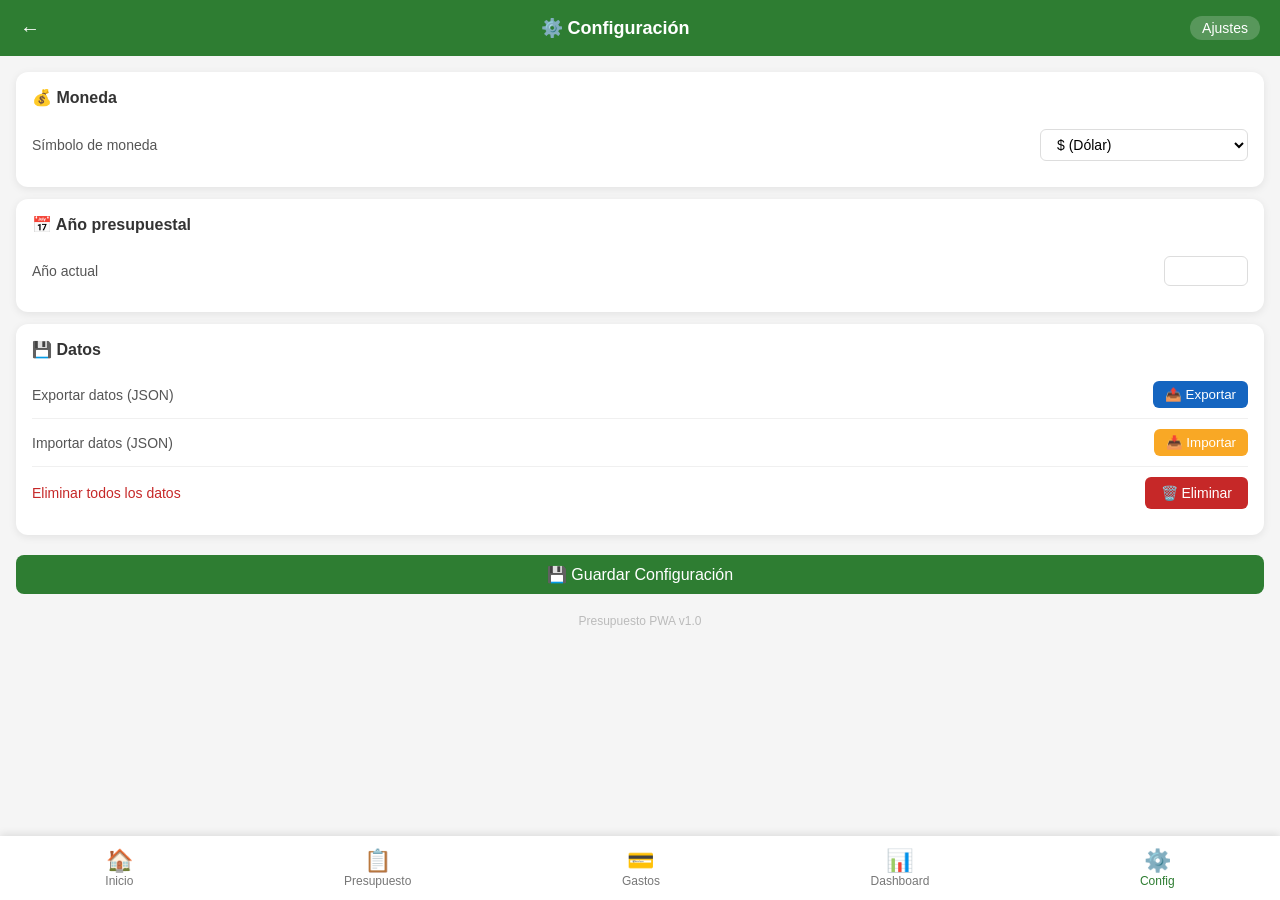
==== configuracion.html @ 0b25072f "Crear configuracion.html" ====
<!DOCTYPE html>
<html lang="es">
<head>
    <meta charset="UTF-8">
    <meta name="viewport" content="width=device-width, initial-scale=1.0, maximum-scale=1.0, user-scalable=no">
    <link rel="stylesheet" href="styles.css">
    <title>Configuración</title>
    <style>
        .config-container {
            padding: 16px;
        }
        .config-card {
            background: white;
            border-radius: 12px;
            padding: 16px;
            margin-bottom: 12px;
            box-shadow: 0 2px 8px rgba(0,0,0,0.08);
        }
        .config-card h3 {
            font-size: 16px;
            margin-bottom: 12px;
        }
        .config-item {
            display: flex;
            justify-content: space-between;
            align-items: center;
            padding: 10px 0;
            border-bottom: 1px solid #f0f0f0;
        }
        .config-item:last-child {
            border-bottom: none;
        }
        .config-item .label {
            font-size: 14px;
            color: #555;
        }
        .config-item select,
        .config-item input {
            padding: 6px 12px;
            border: 1px solid #ddd;
            border-radius: 6px;
            font-size: 14px;
            background: white;
        }
        .btn-danger {
            background: #c62828;
            color: white;
            border: none;
            padding: 8px 16px;
            border-radius: 6px;
            font-size: 14px;
            cursor: pointer;
        }
        .btn-danger:active {
            opacity: 0.8;
        }
        .btn-success {
            background: #2e7d32;
            color: white;
            border: none;
            padding: 10px 20px;
            border-radius: 8px;
            font-size: 16px;
            cursor: pointer;
            width: 100%;
            margin-top: 8px;
        }
        .btn-success:active {
            opacity: 0.8;
        }
        .version {
            text-align: center;
            color: #bbb;
            font-size: 12px;
            margin-top: 20px;
        }
    </style>
</head>
<body>
    <header class="header">
        <a href="index.html" style="color:white; text-decoration:none; font-size:20px;">←</a>
        <h1>⚙️ Configuración</h1>
        <span class="year">Ajustes</span>
    </header>

    <div class="config-container">
        <!-- Moneda -->
        <div class="config-card">
            <h3>💰 Moneda</h3>
            <div class="config-item">
                <span class="label">Símbolo de moneda</span>
                <select id="monedaSelect">
                    <option value="$">$ (Dólar)</option>
                    <option value="€">€ (Euro)</option>
                    <option value="£">£ (Libra)</option>
                    <option value="MX$">MX$ (Peso Mexicano)</option>
                    <option value="COP$">COP$ (Peso Colombiano)</option>
                    <option value="ARS$">ARS$ (Peso Argentino)</option>
                    <option value="CLP$">CLP$ (Peso Chileno)</option>
                    <option value="S/.">S/. (Sol Peruano)</option>
                </select>
            </div>
        </div>

        <!-- Año -->
        <div class="config-card">
            <h3>📅 Año presupuestal</h3>
            <div class="config-item">
                <span class="label">Año actual</span>
                <input type="number" id="anioInput" min="2020" max="2030">
            </div>
        </div>

        <!-- Datos -->
        <div class="config-card">
            <h3>💾 Datos</h3>
            <div class="config-item">
                <span class="label">Exportar datos (JSON)</span>
                <button onclick="exportarDatos()" style="background:#1565c0; color:white; border:none; padding:6px 12px; border-radius:6px; cursor:pointer;">📤 Exportar</button>
            </div>
            <div class="config-item">
                <span class="label">Importar datos (JSON)</span>
                <button onclick="document.getElementById('importInput').click()" style="background:#f9a825; color:white; border:none; padding:6px 12px; border-radius:6px; cursor:pointer;">📥 Importar</button>
                <input type="file" id="importInput" accept=".json" style="display:none;" onchange="importarDatos(event)">
            </div>
            <div class="config-item" style="border-bottom: none;">
                <span class="label" style="color:#c62828;">Eliminar todos los datos</span>
                <button class="btn-danger" onclick="eliminarTodosLosDatos()">🗑️ Eliminar</button>
            </div>
        </div>

        <!-- Guardar -->
        <button class="btn-success" onclick="guardarConfiguracion()">💾 Guardar Configuración</button>

        <div class="version">
            Presupuesto PWA v1.0
        </div>
    </div>

    <nav class="bottom-nav">
        <a href="index.html"><span class="icon">🏠</span>Inicio</a>
        <a href="presupuesto.html"><span class="icon">📋</span>Presupuesto</a>
        <a href="transacciones.html"><span class="icon">💳</span>Gastos</a>
        <a href="dashboard.html"><span class="icon">📊</span>Dashboard</a>
        <a href="configuracion.html" class="active"><span class="icon">⚙️</span>Config</a>
    </nav>

    <script src="app.js"></script>
    <script>
        document.addEventListener('DOMContentLoaded', async () => {
            await window.app.abrirDB();
            await cargarConfiguracion();
        });

        async function cargarConfiguracion() {
            const tx = window.app.db.transaction('configuracion', 'readonly');
            const store = tx.objectStore('configuracion');
            
            // Moneda
            const monedaReq = store.get('moneda');
            monedaReq.onsuccess = () => {
                if (monedaReq.result) {
                    document.getElementById('monedaSelect').value = monedaReq.result.value;
                }
            };

            // Año
            const anioReq = store.get('anio');
            anioReq.onsuccess = () => {
                if (anioReq.result) {
                    document.getElementById('anioInput').value = anioReq.result.value;
                } else {
                    document.getElementById('anioInput').value = new Date().getFullYear();
                }
            };
        }

        async function guardarConfiguracion() {
            const moneda = document.getElementById('monedaSelect').value;
            const anio = parseInt(document.getElementById('anioInput').value);

            const tx = window.app.db.transaction('configuracion', 'readwrite');
            const store = tx.objectStore('configuracion');
            
            store.put({ key: 'moneda', value: moneda });
            store.put({ key: 'anio', value: anio });

            alert('✅ Configuración guardada correctamente');
        }

        async function exportarDatos() {
            const tx = window.app.db.transaction(['presupuesto', 'transacciones', 'patrimonio'], 'readonly');
            
            const presupuesto = await new Promise(resolve => {
                const req = tx.objectStore('presupuesto').getAll();
                req.onsuccess = () => resolve(req.result);
            });
            
            const transacciones = await new Promise(resolve => {
                const req = tx.objectStore('transacciones').getAll();
                req.onsuccess = () => resolve(req.result);
            });
            
            const patrimonio = await new Promise(resolve => {
                const req = tx.objectStore('patrimonio').getAll();
                req.onsuccess = () => resolve(req.result);
            });

            const data = { presupuesto, transacciones, patrimonio };
            const blob = new Blob([JSON.stringify(data, null, 2)], { type: 'application/json' });
            const url = URL.createObjectURL(blob);
            const a = document.createElement('a');
            a.href = url;
            a.download = `presupuesto_backup_${new Date().toISOString().split('T')[0]}.json`;
            a.click();
            URL.revokeObjectURL(url);
        }

        async function importarDatos(event) {
            const file = event.target.files[0];
            if (!file) return;

            const reader = new FileReader();
            reader.onload = async (e) => {
                try {
                    const data = JSON.parse(e.target.result);
                    
                    if (!confirm('⚠️ Esto sobrescribirá todos tus datos actuales. ¿Continuar?')) return;

                    const tx = window.app.db.transaction(['presupuesto', 'transacciones', 'patrimonio'], 'readwrite');
                    
                    // Limpiar datos existentes
                    tx.objectStore('presupuesto').clear();
                    tx.objectStore('transacciones').clear();
                    tx.objectStore('patrimonio').clear();

                    // Importar nuevos datos
                    if (data.presupuesto) {
                        data.presupuesto.forEach(item => tx.objectStore('presupuesto').add(item));
                    }
                    if (data.transacciones) {
                        data.transacciones.forEach(item => tx.objectStore('transacciones').add(item));
                    }
                    if (data.patrimonio) {
                        data.patrimonio.forEach(item => tx.objectStore('patrimonio').add(item));
                    }

                    alert('✅ Datos importados correctamente');
                    location.reload();
                } catch (error) {
                    alert('❌ Error al importar: ' + error.message);
                }
            };
            reader.readAsText(file);
        }

        async function eliminarTodosLosDatos() {
            if (!confirm('⚠️ ¿Estás SEGURO? Esto eliminará TODOS tus datos (presupuesto, transacciones y patrimonio). Esta acción no se puede deshacer.')) return;
            if (!confirm('⚠️ Última advertencia: ¿Realmente quieres eliminar todo?')) return;

            const tx = window.app.db.transaction(['presupuesto', 'transacciones', 'patrimonio'], 'readwrite');
            tx.objectStore('presupuesto').clear();
            tx.objectStore('transacciones').clear();
            tx.objectStore('patrimonio').clear();

            alert('🗑️ Todos los datos han sido eliminados');
            location.reload();
        }
    </script>
</body>
</html>
---- styles.css ----
/* Reset y variables */
:root {
    --primary: #2e7d32;
    --primary-light: #4caf50;
    --primary-dark: #1b5e20;
    --danger: #c62828;
    --warning: #f9a825;
    --info: #1565c0;
    --gray: #f5f5f5;
    --shadow: 0 2px 8px rgba(0,0,0,0.1);
    --radius: 12px;
}

* {
    margin: 0;
    padding: 0;
    box-sizing: border-box;
}

body {
    font-family: -apple-system, BlinkMacSystemFont, 'Segoe UI', Roboto, sans-serif;
    background: var(--gray);
    color: #333;
    padding-bottom: 80px; /* Espacio para navegación inferior */
}

/* Header */
.header {
    background: var(--primary);
    color: white;
    padding: 16px 20px;
    display: flex;
    justify-content: space-between;
    align-items: center;
    position: sticky;
    top: 0;
    z-index: 100;
}

.header h1 {
    font-size: 18px;
    font-weight: 600;
}

.header .year {
    background: rgba(255,255,255,0.2);
    padding: 4px 12px;
    border-radius: 20px;
    font-size: 14px;
}

/* Menú principal (grid) */
.main-nav {
    display: grid;
    grid-template-columns: 1fr 1fr;
    gap: 12px;
    padding: 16px;
}

.nav-card {
    background: white;
    border-radius: var(--radius);
    padding: 20px 16px;
    text-decoration: none;
    color: #333;
    box-shadow: var(--shadow);
    transition: transform 0.2s;
    text-align: center;
}

.nav-card:active {
    transform: scale(0.96);
}

.nav-card .icon {
    font-size: 32px;
    display: block;
    margin-bottom: 8px;
}

.nav-card h3 {
    font-size: 16px;
    margin-bottom: 4px;
}

.nav-card p {
    font-size: 12px;
    color: #777;
}

/* Resumen rápido */
.quick-summary {
    display: grid;
    grid-template-columns: 1fr 1fr 1fr;
    gap: 8px;
    padding: 0 16px 16px;
}

.summary-card {
    background: white;
    border-radius: var(--radius);
    padding: 12px;
    text-align: center;
    box-shadow: var(--shadow);
}

.summary-card .label {
    font-size: 11px;
    color: #777;
    display: block;
}

.summary-card .value {
    font-size: 18px;
    font-weight: bold;
    display: block;
    margin-top: 4px;
}

/* Tarjetas de categorías */
.category-card {
    background: white;
    border-radius: var(--radius);
    padding: 16px;
    margin: 8px 16px;
    box-shadow: var(--shadow);
}

.category-card .category-title {
    font-weight: 600;
    font-size: 16px;
    display: flex;
    justify-content: space-between;
    align-items: center;
}

.category-card .progress-bar {
    height: 6px;
    background: #e0e0e0;
    border-radius: 3px;
    margin: 8px 0;
    overflow: hidden;
}

.category-card .progress-bar .fill {
    height: 100%;
    background: var(--primary-light);
    border-radius: 3px;
    transition: width 0.3s;
}

.category-card .subcategory {
    display: flex;
    justify-content: space-between;
    padding: 8px 0;
    border-bottom: 1px solid #f0f0f0;
    font-size: 14px;
}

/* Registro de transacciones */
.transaction-form {
    background: white;
    padding: 16px;
    margin: 8px 16px;
    border-radius: var(--radius);
    box-shadow: var(--shadow);
}

.transaction-form input,
.transaction-form select {
    width: 100%;
    padding: 10px 12px;
    border: 1px solid #ddd;
    border-radius: 8px;
    font-size: 16px;
    margin-bottom: 8px;
}

.transaction-form .row {
    display: grid;
    grid-template-columns: 1fr 1fr;
    gap: 8px;
}

.transaction-form button {
    width: 100%;
    padding: 12px;
    background: var(--primary);
    color: white;
    border: none;
    border-radius: 8px;
    font-size: 16px;
    font-weight: 600;
    cursor: pointer;
}

.transaction-list {
    margin: 8px 16px;
}

.transaction-item {
    background: white;
    padding: 12px 16px;
    border-radius: var(--radius);
    margin-bottom: 8px;
    box-shadow: var(--shadow);
    display: flex;
    justify-content: space-between;
    align-items: center;
}

.transaction-item .info {
    display: flex;
    flex-direction: column;
}

.transaction-item .info .category {
    font-size: 12px;
    color: #777;
}

.transaction-item .amount {
    font-weight: bold;
}

.transaction-item .amount.ingreso {
    color: var(--primary);
}

.transaction-item .amount.gasto {
    color: var(--danger);
}

/* Navegación inferior */
.bottom-nav {
    position: fixed;
    bottom: 0;
    left: 0;
    right: 0;
    background: white;
    display: flex;
    justify-content: space-around;
    padding: 8px 0;
    box-shadow: 0 -2px 8px rgba(0,0,0,0.1);
    z-index: 100;
}

.bottom-nav a {
    text-decoration: none;
    color: #777;
    font-size: 12px;
    text-align: center;
    padding: 4px 8px;
}

.bottom-nav a.active {
    color: var(--primary);
}

.bottom-nav a .icon {
    font-size: 22px;
    display: block;
}

/* Responsive para pantallas muy pequeñas */
@media (max-width: 360px) {
    .main-nav {
        grid-template-columns: 1fr;
    }
    .quick-summary {
        grid-template-columns: 1fr;
    }
    .transaction-form .row {
        grid-template-columns: 1fr;
    }
}
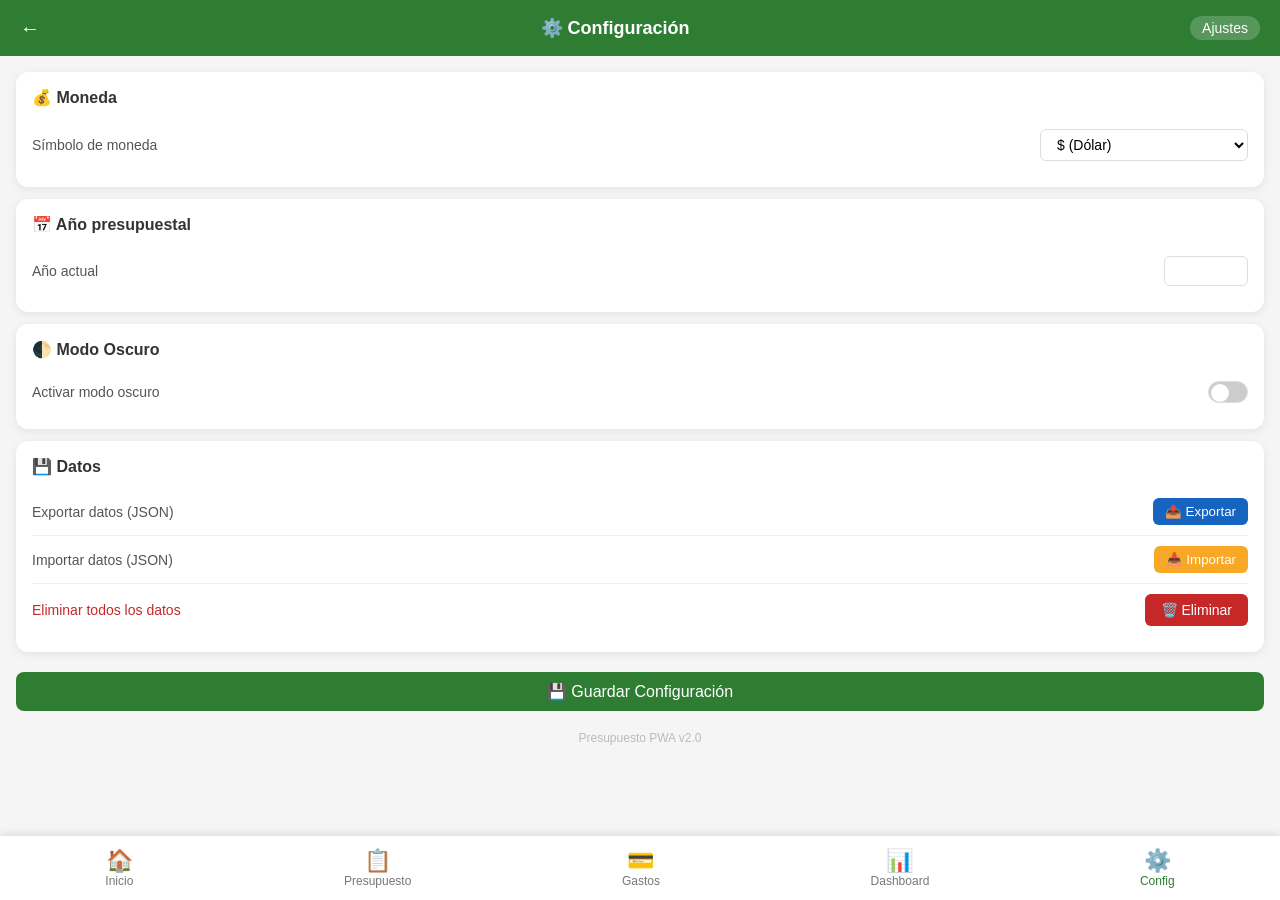
==== commit 5a55e6a2: "Actualizar configuracion.html" ====
--- a/configuracion.html
+++ b/configuracion.html
@@ -6,9 +6,7 @@
     <link rel="stylesheet" href="styles.css">
     <title>Configuración</title>
     <style>
-        .config-container {
-            padding: 16px;
-        }
+        .config-container { padding: 16px; }
         .config-card {
             background: white;
             border-radius: 12px;
@@ -16,10 +14,7 @@
             margin-bottom: 12px;
             box-shadow: 0 2px 8px rgba(0,0,0,0.08);
         }
-        .config-card h3 {
-            font-size: 16px;
-            margin-bottom: 12px;
-        }
+        .config-card h3 { font-size: 16px; margin-bottom: 12px; }
         .config-item {
             display: flex;
             justify-content: space-between;
@@ -27,13 +22,8 @@
             padding: 10px 0;
             border-bottom: 1px solid #f0f0f0;
         }
-        .config-item:last-child {
-            border-bottom: none;
-        }
-        .config-item .label {
-            font-size: 14px;
-            color: #555;
-        }
+        .config-item:last-child { border-bottom: none; }
+        .config-item .label { font-size: 14px; color: #555; }
         .config-item select,
         .config-item input {
             padding: 6px 12px;
@@ -51,9 +41,7 @@
             font-size: 14px;
             cursor: pointer;
         }
-        .btn-danger:active {
-            opacity: 0.8;
-        }
+        .btn-danger:active { opacity: 0.8; }
         .btn-success {
             background: #2e7d32;
             color: white;
@@ -65,14 +53,57 @@
             width: 100%;
             margin-top: 8px;
         }
-        .btn-success:active {
-            opacity: 0.8;
-        }
+        .btn-success:active { opacity: 0.8; }
+        .btn-dark {
+            background: #1a1a2e;
+            color: white;
+            border: none;
+            padding: 10px 20px;
+            border-radius: 8px;
+            font-size: 16px;
+            cursor: pointer;
+            width: 100%;
+            margin-top: 8px;
+        }
+        .btn-dark:active { opacity: 0.8; }
         .version {
             text-align: center;
             color: #bbb;
             font-size: 12px;
             margin-top: 20px;
+        }
+        .toggle-label {
+            display: flex;
+            align-items: center;
+            gap: 10px;
+            cursor: pointer;
+        }
+        .toggle-label input[type="checkbox"] {
+            width: 40px;
+            height: 22px;
+            border-radius: 12px;
+            appearance: none;
+            background: #ccc;
+            position: relative;
+            transition: 0.3s;
+            cursor: pointer;
+        }
+        .toggle-label input[type="checkbox"]:checked {
+            background: #2e7d32;
+        }
+        .toggle-label input[type="checkbox"]::before {
+            content: '';
+            position: absolute;
+            width: 18px;
+            height: 18px;
+            background: white;
+            border-radius: 50%;
+            top: 2px;
+            left: 2px;
+            transition: 0.3s;
+        }
+        .toggle-label input[type="checkbox"]:checked::before {
+            left: 20px;
         }
     </style>
 </head>
@@ -111,6 +142,17 @@
             </div>
         </div>
 
+        <!-- Modo oscuro -->
+        <div class="config-card">
+            <h3>🌓 Modo Oscuro</h3>
+            <div class="config-item">
+                <span class="label">Activar modo oscuro</span>
+                <label class="toggle-label">
+                    <input type="checkbox" id="darkModeToggle" onchange="toggleDarkMode()">
+                </label>
+            </div>
+        </div>
+
         <!-- Datos -->
         <div class="config-card">
             <h3>💾 Datos</h3>
@@ -133,7 +175,7 @@
         <button class="btn-success" onclick="guardarConfiguracion()">💾 Guardar Configuración</button>
 
         <div class="version">
-            Presupuesto PWA v1.0
+            Presupuesto PWA v2.0
         </div>
     </div>
 
@@ -153,39 +195,48 @@
         });
 
         async function cargarConfiguracion() {
-            const tx = window.app.db.transaction('configuracion', 'readonly');
-            const store = tx.objectStore('configuracion');
-            
-            // Moneda
-            const monedaReq = store.get('moneda');
-            monedaReq.onsuccess = () => {
-                if (monedaReq.result) {
-                    document.getElementById('monedaSelect').value = monedaReq.result.value;
-                }
-            };
-
-            // Año
-            const anioReq = store.get('anio');
-            anioReq.onsuccess = () => {
-                if (anioReq.result) {
-                    document.getElementById('anioInput').value = anioReq.result.value;
-                } else {
-                    document.getElementById('anioInput').value = new Date().getFullYear();
-                }
-            };
+            const moneda = await window.app.obtenerConfiguracion('moneda');
+            const anio = await window.app.obtenerConfiguracion('anio');
+            
+            if (moneda) {
+                document.getElementById('monedaSelect').value = moneda;
+            }
+            
+            if (anio) {
+                document.getElementById('anioInput').value = anio;
+            } else {
+                document.getElementById('anioInput').value = new Date().getFullYear();
+            }
+
+            // Modo oscuro
+            const tema = localStorage.getItem('tema');
+            if (tema === 'oscuro') {
+                document.getElementById('darkModeToggle').checked = true;
+                document.body.classList.add('dark');
+            }
         }
 
         async function guardarConfiguracion() {
             const moneda = document.getElementById('monedaSelect').value;
             const anio = parseInt(document.getElementById('anioInput').value);
 
-            const tx = window.app.db.transaction('configuracion', 'readwrite');
-            const store = tx.objectStore('configuracion');
-            
-            store.put({ key: 'moneda', value: moneda });
-            store.put({ key: 'anio', value: anio });
+            await window.app.guardarConfiguracion('moneda', moneda);
+            await window.app.guardarConfiguracion('anio', anio);
+
+            localStorage.setItem('moneda', moneda);
 
             alert('✅ Configuración guardada correctamente');
+        }
+
+        function toggleDarkMode() {
+            const checked = document.getElementById('darkModeToggle').checked;
+            if (checked) {
+                document.body.classList.add('dark');
+                localStorage.setItem('tema', 'oscuro');
+            } else {
+                document.body.classList.remove('dark');
+                localStorage.setItem('tema', 'claro');
+            }
         }
 
         async function exportarDatos() {
@@ -229,12 +280,10 @@
 
                     const tx = window.app.db.transaction(['presupuesto', 'transacciones', 'patrimonio'], 'readwrite');
                     
-                    // Limpiar datos existentes
                     tx.objectStore('presupuesto').clear();
                     tx.objectStore('transacciones').clear();
                     tx.objectStore('patrimonio').clear();
 
-                    // Importar nuevos datos
                     if (data.presupuesto) {
                         data.presupuesto.forEach(item => tx.objectStore('presupuesto').add(item));
                     }
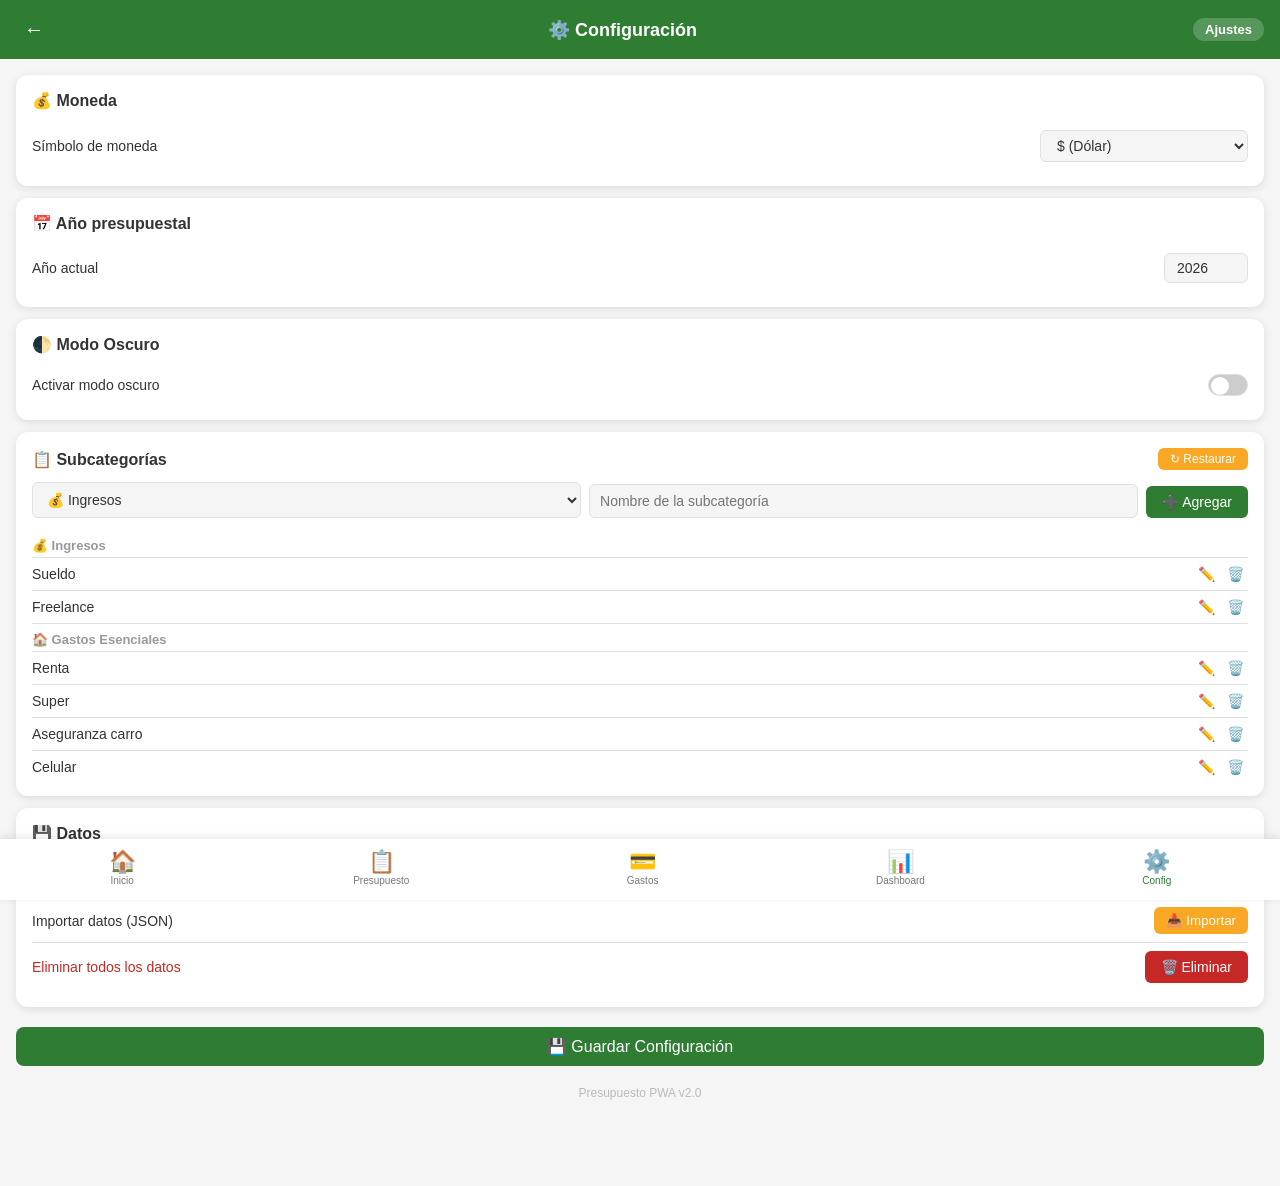
==== commit 87b74c50: "Actualizar configuracion.html" ====
--- a/configuracion.html
+++ b/configuracion.html
@@ -8,32 +8,57 @@
     <style>
         .config-container { padding: 16px; }
         .config-card {
-            background: white;
+            background: var(--card-bg);
             border-radius: 12px;
             padding: 16px;
             margin-bottom: 12px;
-            box-shadow: 0 2px 8px rgba(0,0,0,0.08);
-        }
-        .config-card h3 { font-size: 16px; margin-bottom: 12px; }
+            box-shadow: var(--shadow);
+        }
+        .config-card h3 {
+            font-size: 16px;
+            margin-bottom: 12px;
+            display: flex;
+            justify-content: space-between;
+            align-items: center;
+        }
+        .config-card h3 button {
+            background: var(--primary);
+            color: white;
+            border: none;
+            padding: 4px 12px;
+            border-radius: 6px;
+            font-size: 13px;
+            cursor: pointer;
+        }
         .config-item {
             display: flex;
             justify-content: space-between;
             align-items: center;
-            padding: 10px 0;
-            border-bottom: 1px solid #f0f0f0;
+            padding: 8px 0;
+            border-bottom: 1px solid var(--border);
         }
         .config-item:last-child { border-bottom: none; }
-        .config-item .label { font-size: 14px; color: #555; }
+        .config-item .label { font-size: 14px; color: var(--text); }
         .config-item select,
         .config-item input {
             padding: 6px 12px;
-            border: 1px solid #ddd;
+            border: 1px solid var(--border);
             border-radius: 6px;
             font-size: 14px;
-            background: white;
-        }
+            background: var(--bg);
+            color: var(--text);
+        }
+        .config-item .acciones button {
+            background: none;
+            border: none;
+            font-size: 16px;
+            cursor: pointer;
+            padding: 2px 6px;
+        }
+        .config-item .acciones .editar { color: var(--info); }
+        .config-item .acciones .eliminar { color: var(--danger); }
         .btn-danger {
-            background: #c62828;
+            background: var(--danger);
             color: white;
             border: none;
             padding: 8px 16px;
@@ -43,7 +68,7 @@
         }
         .btn-danger:active { opacity: 0.8; }
         .btn-success {
-            background: #2e7d32;
+            background: var(--primary);
             color: white;
             border: none;
             padding: 10px 20px;
@@ -54,18 +79,6 @@
             margin-top: 8px;
         }
         .btn-success:active { opacity: 0.8; }
-        .btn-dark {
-            background: #1a1a2e;
-            color: white;
-            border: none;
-            padding: 10px 20px;
-            border-radius: 8px;
-            font-size: 16px;
-            cursor: pointer;
-            width: 100%;
-            margin-top: 8px;
-        }
-        .btn-dark:active { opacity: 0.8; }
         .version {
             text-align: center;
             color: #bbb;
@@ -89,7 +102,7 @@
             cursor: pointer;
         }
         .toggle-label input[type="checkbox"]:checked {
-            background: #2e7d32;
+            background: var(--primary);
         }
         .toggle-label input[type="checkbox"]::before {
             content: '';
@@ -105,6 +118,134 @@
         .toggle-label input[type="checkbox"]:checked::before {
             left: 20px;
         }
+
+        /* Estilos para el formulario de nueva subcategoría */
+        .sub-form {
+            display: grid;
+            grid-template-columns: 1fr 1fr auto;
+            gap: 8px;
+            margin-bottom: 12px;
+            align-items: end;
+        }
+        .sub-form select,
+        .sub-form input {
+            padding: 8px 10px;
+            border: 1px solid var(--border);
+            border-radius: 6px;
+            font-size: 14px;
+            background: var(--bg);
+            color: var(--text);
+            width: 100%;
+        }
+        .sub-form button {
+            padding: 8px 16px;
+            background: var(--primary);
+            color: white;
+            border: none;
+            border-radius: 6px;
+            font-size: 14px;
+            cursor: pointer;
+            white-space: nowrap;
+        }
+        .sub-form button:active { opacity: 0.8; }
+
+        .sub-lista {
+            max-height: 250px;
+            overflow-y: auto;
+        }
+        .sub-lista .sub-item {
+            display: flex;
+            justify-content: space-between;
+            align-items: center;
+            padding: 6px 0;
+            border-bottom: 1px solid var(--border);
+            font-size: 14px;
+        }
+        .sub-lista .sub-item .cat-tag {
+            font-size: 10px;
+            color: white;
+            background: var(--primary);
+            padding: 2px 8px;
+            border-radius: 10px;
+            margin-right: 8px;
+        }
+        .sub-lista .sub-item .acciones button {
+            background: none;
+            border: none;
+            font-size: 14px;
+            cursor: pointer;
+            padding: 2px 4px;
+        }
+        .sub-lista .sub-item .acciones .editar { color: var(--info); }
+        .sub-lista .sub-item .acciones .eliminar { color: var(--danger); }
+        .sub-lista .vacio {
+            text-align: center;
+            color: #999;
+            padding: 12px 0;
+            font-size: 14px;
+        }
+
+        /* Modal de edición simple */
+        .modal-overlay {
+            display: none;
+            position: fixed;
+            top: 0;
+            left: 0;
+            right: 0;
+            bottom: 0;
+            background: rgba(0,0,0,0.5);
+            z-index: 999;
+            justify-content: center;
+            align-items: center;
+        }
+        .modal-overlay.active {
+            display: flex;
+        }
+        .modal {
+            background: var(--card-bg);
+            padding: 24px;
+            border-radius: 16px;
+            width: 90%;
+            max-width: 360px;
+            box-shadow: 0 4px 20px rgba(0,0,0,0.3);
+        }
+        .modal h4 {
+            margin-bottom: 12px;
+            font-size: 18px;
+        }
+        .modal input {
+            width: 100%;
+            padding: 10px 12px;
+            border: 1px solid var(--border);
+            border-radius: 8px;
+            font-size: 16px;
+            margin-bottom: 10px;
+            background: var(--bg);
+            color: var(--text);
+        }
+        .modal .row {
+            display: grid;
+            grid-template-columns: 1fr 1fr;
+            gap: 8px;
+        }
+        .modal .row button {
+            padding: 10px;
+            border: none;
+            border-radius: 8px;
+            font-size: 16px;
+            font-weight: 600;
+            cursor: pointer;
+        }
+        .modal .row .guardar {
+            background: var(--primary);
+            color: white;
+        }
+        .modal .row .cancelar {
+            background: #ccc;
+            color: #333;
+        }
+        .modal .row .guardar:active,
+        .modal .row .cancelar:active { opacity: 0.8; }
     </style>
 </head>
 <body>
@@ -153,6 +294,33 @@
             </div>
         </div>
 
+        <!-- ============ NUEVO: ADMINISTRACIÓN DE SUBCATEGORÍAS ============ -->
+        <div class="config-card">
+            <h3>
+                📋 Subcategorías
+                <button onclick="reiniciarSubcategorias()" style="font-size:12px; background:#f9a825;">↻ Restaurar</button>
+            </h3>
+            
+            <!-- Formulario para agregar nueva -->
+            <div class="sub-form">
+                <select id="subCategoriaSelect">
+                    <option value="INGRESOS">💰 Ingresos</option>
+                    <option value="GASTOS_ESENCIALES">🏠 Gastos Esenciales</option>
+                    <option value="GASTOS_DISCRECIONALES">🎮 Gastos Discrecionales</option>
+                    <option value="PAGO_DEUDAS">💳 Pago Deudas</option>
+                    <option value="AHORROS">🏦 Ahorros</option>
+                    <option value="INVERSIONES">📈 Inversiones</option>
+                </select>
+                <input type="text" id="subNombreInput" placeholder="Nombre de la subcategoría">
+                <button onclick="agregarSubcategoria()">➕ Agregar</button>
+            </div>
+
+            <!-- Lista de subcategorías -->
+            <div class="sub-lista" id="subLista">
+                <div class="vacio">Cargando...</div>
+            </div>
+        </div>
+
         <!-- Datos -->
         <div class="config-card">
             <h3>💾 Datos</h3>
@@ -166,7 +334,7 @@
                 <input type="file" id="importInput" accept=".json" style="display:none;" onchange="importarDatos(event)">
             </div>
             <div class="config-item" style="border-bottom: none;">
-                <span class="label" style="color:#c62828;">Eliminar todos los datos</span>
+                <span class="label" style="color:var(--danger);">Eliminar todos los datos</span>
                 <button class="btn-danger" onclick="eliminarTodosLosDatos()">🗑️ Eliminar</button>
             </div>
         </div>
@@ -176,6 +344,19 @@
 
         <div class="version">
             Presupuesto PWA v2.0
+        </div>
+    </div>
+
+    <!-- Modal para editar subcategoría -->
+    <div class="modal-overlay" id="editSubModal">
+        <div class="modal">
+            <h4>✏️ Editar subcategoría</h4>
+            <input type="text" id="editSubNombre" placeholder="Nuevo nombre">
+            <div class="row">
+                <button class="guardar" onclick="guardarEdicionSub()">💾 Guardar</button>
+                <button class="cancelar" onclick="cerrarModal()">❌ Cancelar</button>
+            </div>
+            <input type="hidden" id="editSubId">
         </div>
     </div>
 
@@ -189,26 +370,26 @@
 
     <script src="app.js"></script>
     <script>
+        let subcategorias = [];
+        let editandoId = null;
+
         document.addEventListener('DOMContentLoaded', async () => {
             await window.app.abrirDB();
             await cargarConfiguracion();
+            await cargarSubcategorias();
+            await window.app.inicializarSubcategorias(); // Si no hay, crea las default
+            await cargarSubcategorias();
         });
 
+        // ============ CONFIGURACIÓN ============
         async function cargarConfiguracion() {
             const moneda = await window.app.obtenerConfiguracion('moneda');
             const anio = await window.app.obtenerConfiguracion('anio');
             
-            if (moneda) {
-                document.getElementById('monedaSelect').value = moneda;
-            }
-            
-            if (anio) {
-                document.getElementById('anioInput').value = anio;
-            } else {
-                document.getElementById('anioInput').value = new Date().getFullYear();
-            }
-
-            // Modo oscuro
+            if (moneda) document.getElementById('monedaSelect').value = moneda;
+            if (anio) document.getElementById('anioInput').value = anio;
+            else document.getElementById('anioInput').value = new Date().getFullYear();
+
             const tema = localStorage.getItem('tema');
             if (tema === 'oscuro') {
                 document.getElementById('darkModeToggle').checked = true;
@@ -222,7 +403,6 @@
 
             await window.app.guardarConfiguracion('moneda', moneda);
             await window.app.guardarConfiguracion('anio', anio);
-
             localStorage.setItem('moneda', moneda);
 
             alert('✅ Configuración guardada correctamente');
@@ -239,8 +419,153 @@
             }
         }
 
+        // ============ SUBCATEGORÍAS ============
+        async function cargarSubcategorias() {
+            subcategorias = await window.app.obtenerSubcategorias();
+            renderizarSubcategorias();
+        }
+
+        function renderizarSubcategorias() {
+            const container = document.getElementById('subLista');
+            
+            if (subcategorias.length === 0) {
+                container.innerHTML = '<div class="vacio">No hay subcategorías. Agrega una arriba.</div>';
+                return;
+            }
+
+            // Agrupar por categoría
+            const categorias = {};
+            subcategorias.forEach(s => {
+                if (!categorias[s.categoria]) categorias[s.categoria] = [];
+                categorias[s.categoria].push(s);
+            });
+
+            let html = '';
+            const emojis = {
+                'INGRESOS': '💰',
+                'GASTOS_ESENCIALES': '🏠',
+                'GASTOS_DISCRECIONALES': '🎮',
+                'PAGO_DEUDAS': '💳',
+                'AHORROS': '🏦',
+                'INVERSIONES': '📈'
+            };
+            const nombres = {
+                'INGRESOS': 'Ingresos',
+                'GASTOS_ESENCIALES': 'Gastos Esenciales',
+                'GASTOS_DISCRECIONALES': 'Gastos Discrecionales',
+                'PAGO_DEUDAS': 'Pago Deudas',
+                'AHORROS': 'Ahorros',
+                'INVERSIONES': 'Inversiones'
+            };
+
+            for (const cat in categorias) {
+                html += `<div style="font-weight:600; font-size:13px; color:#999; margin-top:8px; border-bottom:1px solid var(--border); padding-bottom:4px;">${emojis[cat] || '📌'} ${nombres[cat] || cat}</div>`;
+                categorias[cat].forEach(s => {
+                    html += `
+                        <div class="sub-item">
+                            <span>${s.nombre}</span>
+                            <span class="acciones">
+                                <button class="editar" onclick="abrirModalEditar(${s.id}, '${s.nombre}')">✏️</button>
+                                <button class="eliminar" onclick="eliminarSubcategoria(${s.id})">🗑️</button>
+                            </span>
+                        </div>
+                    `;
+                });
+            }
+
+            container.innerHTML = html;
+        }
+
+        async function agregarSubcategoria() {
+            const categoria = document.getElementById('subCategoriaSelect').value;
+            const nombre = document.getElementById('subNombreInput').value.trim();
+            
+            if (!nombre) {
+                alert('Por favor ingresa un nombre para la subcategoría');
+                return;
+            }
+
+            // Verificar si ya existe
+            const existe = subcategorias.some(s => s.nombre.toLowerCase() === nombre.toLowerCase());
+            if (existe) {
+                alert('⚠️ Esta subcategoría ya existe');
+                return;
+            }
+
+            await window.app.guardarSubcategoria(categoria, nombre, 0);
+            document.getElementById('subNombreInput').value = '';
+            await cargarSubcategorias();
+            alert('✅ Subcategoría agregada correctamente');
+        }
+
+        function abrirModalEditar(id, nombreActual) {
+            editandoId = id;
+            document.getElementById('editSubId').value = id;
+            document.getElementById('editSubNombre').value = nombreActual;
+            document.getElementById('editSubModal').classList.add('active');
+        }
+
+        function cerrarModal() {
+            document.getElementById('editSubModal').classList.remove('active');
+            editandoId = null;
+        }
+
+        async function guardarEdicionSub() {
+            const id = parseInt(document.getElementById('editSubId').value);
+            const nuevoNombre = document.getElementById('editSubNombre').value.trim();
+            
+            if (!nuevoNombre) {
+                alert('El nombre no puede estar vacío');
+                return;
+            }
+
+            const item = subcategorias.find(s => s.id === id);
+            if (!item) return;
+
+            // Verificar que no exista otra con el mismo nombre
+            const existe = subcategorias.some(s => s.id !== id && s.nombre.toLowerCase() === nuevoNombre.toLowerCase());
+            if (existe) {
+                alert('⚠️ Ya existe una subcategoría con ese nombre');
+                return;
+            }
+
+            // Eliminar la antigua y crear la nueva
+            await window.app.eliminarSubcategoria(id);
+            await window.app.guardarSubcategoria(item.categoria, nuevoNombre, item.monto || 0);
+            
+            cerrarModal();
+            await cargarSubcategorias();
+            alert('✅ Subcategoría actualizada correctamente');
+        }
+
+        async function eliminarSubcategoria(id) {
+            const item = subcategorias.find(s => s.id === id);
+            if (!item) return;
+            
+            if (!confirm(`¿Eliminar la subcategoría "${item.nombre}"? Esto eliminará también su presupuesto asociado.`)) return;
+            
+            await window.app.eliminarSubcategoria(id);
+            await cargarSubcategorias();
+            alert('🗑️ Subcategoría eliminada');
+        }
+
+        async function reiniciarSubcategorias() {
+            if (!confirm('⚠️ Esto restaurará todas las subcategorías a los valores predeterminados. ¿Continuar?')) return;
+            
+            // Eliminar todas las subcategorías existentes
+            for (const s of subcategorias) {
+                await window.app.eliminarSubcategoria(s.id);
+            }
+            
+            // Inicializar con las predeterminadas
+            await window.app.inicializarSubcategorias();
+            await cargarSubcategorias();
+            alert('✅ Subcategorías restauradas correctamente');
+        }
+
+        // ============ DATOS ============
         async function exportarDatos() {
-            const tx = window.app.db.transaction(['presupuesto', 'transacciones', 'patrimonio'], 'readonly');
+            const tx = window.app.db.transaction(['presupuesto', 'transacciones', 'patrimonio', 'subcategorias'], 'readonly');
             
             const presupuesto = await new Promise(resolve => {
                 const req = tx.objectStore('presupuesto').getAll();
@@ -257,7 +582,12 @@
                 req.onsuccess = () => resolve(req.result);
             });
 
-            const data = { presupuesto, transacciones, patrimonio };
+            const subcategorias = await new Promise(resolve => {
+                const req = tx.objectStore('subcategorias').getAll();
+                req.onsuccess = () => resolve(req.result);
+            });
+
+            const data = { presupuesto, transacciones, patrimonio, subcategorias };
             const blob = new Blob([JSON.stringify(data, null, 2)], { type: 'application/json' });
             const url = URL.createObjectURL(blob);
             const a = document.createElement('a');
@@ -278,11 +608,12 @@
                     
                     if (!confirm('⚠️ Esto sobrescribirá todos tus datos actuales. ¿Continuar?')) return;
 
-                    const tx = window.app.db.transaction(['presupuesto', 'transacciones', 'patrimonio'], 'readwrite');
+                    const tx = window.app.db.transaction(['presupuesto', 'transacciones', 'patrimonio', 'subcategorias'], 'readwrite');
                     
                     tx.objectStore('presupuesto').clear();
                     tx.objectStore('transacciones').clear();
                     tx.objectStore('patrimonio').clear();
+                    tx.objectStore('subcategorias').clear();
 
                     if (data.presupuesto) {
                         data.presupuesto.forEach(item => tx.objectStore('presupuesto').add(item));
@@ -293,6 +624,9 @@
                     if (data.patrimonio) {
                         data.patrimonio.forEach(item => tx.objectStore('patrimonio').add(item));
                     }
+                    if (data.subcategorias) {
+                        data.subcategorias.forEach(item => tx.objectStore('subcategorias').add(item));
+                    }
 
                     alert('✅ Datos importados correctamente');
                     location.reload();
@@ -304,13 +638,14 @@
         }
 
         async function eliminarTodosLosDatos() {
-            if (!confirm('⚠️ ¿Estás SEGURO? Esto eliminará TODOS tus datos (presupuesto, transacciones y patrimonio). Esta acción no se puede deshacer.')) return;
+            if (!confirm('⚠️ ¿Estás SEGURO? Esto eliminará TODOS tus datos (presupuesto, transacciones, patrimonio y subcategorías). Esta acción no se puede deshacer.')) return;
             if (!confirm('⚠️ Última advertencia: ¿Realmente quieres eliminar todo?')) return;
 
-            const tx = window.app.db.transaction(['presupuesto', 'transacciones', 'patrimonio'], 'readwrite');
+            const tx = window.app.db.transaction(['presupuesto', 'transacciones', 'patrimonio', 'subcategorias'], 'readwrite');
             tx.objectStore('presupuesto').clear();
             tx.objectStore('transacciones').clear();
             tx.objectStore('patrimonio').clear();
+            tx.objectStore('subcategorias').clear();
 
             alert('🗑️ Todos los datos han sido eliminados');
             location.reload();
--- a/styles.css
+++ b/styles.css
@@ -1,4 +1,6 @@
-/* Reset y variables */
+/* ============================================
+   ESTILOS GLOBALES
+   ============================================ */
 :root {
     --primary: #2e7d32;
     --primary-light: #4caf50;
@@ -9,6 +11,10 @@
     --gray: #f5f5f5;
     --shadow: 0 2px 8px rgba(0,0,0,0.1);
     --radius: 12px;
+    --bg: #f5f5f5;
+    --card-bg: #ffffff;
+    --text: #333333;
+    --border: #e0e0e0;
 }
 
 * {
@@ -19,16 +25,97 @@
 
 body {
     font-family: -apple-system, BlinkMacSystemFont, 'Segoe UI', Roboto, sans-serif;
-    background: var(--gray);
-    color: #333;
-    padding-bottom: 80px; /* Espacio para navegación inferior */
-}
-
-/* Header */
+    background: var(--bg);
+    color: var(--text);
+    padding-bottom: 70px;
+    min-height: 100vh;
+    touch-action: manipulation;
+    transition: background 0.3s, color 0.3s;
+}
+
+/* ============================================
+   MODO OSCURO
+   ============================================ */
+body.dark {
+    --bg: #1a1a2e;
+    --card-bg: #16213e;
+    --text: #e0e0e0;
+    --border: #2a2a4a;
+    --gray: #1a1a2e;
+    --shadow: 0 2px 8px rgba(0,0,0,0.4);
+}
+
+body.dark .header {
+    background: #0f3460;
+}
+
+body.dark .category-card,
+body.dark .transaction-item,
+body.dark .dashboard-card,
+body.dark .config-card,
+body.dark .patrimonio-section,
+body.dark .summary-card,
+body.dark .stat-item,
+body.dark .summary-box,
+body.dark .transaction-form,
+body.dark .nav-card {
+    background: var(--card-bg);
+    color: var(--text);
+    border-color: var(--border);
+}
+
+body.dark .transaction-form input,
+body.dark .transaction-form select,
+body.dark .config-item select,
+body.dark .config-item input,
+body.dark .subcategory input[type="number"],
+body.dark .patrimonio-item input[type="number"] {
+    background: #1a1a2e;
+    color: #e0e0e0;
+    border-color: #333;
+}
+
+body.dark .bottom-nav {
+    background: #0f3460;
+}
+
+body.dark .bottom-nav a {
+    color: #aaa;
+}
+
+body.dark .bottom-nav a.active {
+    color: #4caf50;
+}
+
+body.dark .month-row {
+    border-bottom-color: var(--border);
+}
+
+body.dark .semana-tabs button {
+    background: #1a1a2e;
+    color: #aaa;
+}
+
+body.dark .semana-tabs button.active {
+    background: #2e7d32;
+    color: white;
+}
+
+body.dark .edit-form {
+    background: #1a1a2e;
+}
+
+body.dark .summary-box.ingresos { background: #1b3a2a; }
+body.dark .summary-box.gastos { background: #3a1a1a; }
+body.dark .summary-box.remanente { background: #1a2a3a; }
+
+/* ============================================
+   HEADER
+   ============================================ */
 .header {
     background: var(--primary);
     color: white;
-    padding: 16px 20px;
+    padding: 14px 16px;
     display: flex;
     justify-content: space-between;
     align-items: center;
@@ -46,10 +133,20 @@
     background: rgba(255,255,255,0.2);
     padding: 4px 12px;
     border-radius: 20px;
-    font-size: 14px;
-}
-
-/* Menú principal (grid) */
+    font-size: 13px;
+    font-weight: 600;
+}
+
+.header a {
+    color: white;
+    text-decoration: none;
+    font-size: 20px;
+    padding: 4px 8px;
+}
+
+/* ============================================
+   MENÚ PRINCIPAL
+   ============================================ */
 .main-nav {
     display: grid;
     grid-template-columns: 1fr 1fr;
@@ -58,13 +155,13 @@
 }
 
 .nav-card {
-    background: white;
+    background: var(--card-bg);
     border-radius: var(--radius);
-    padding: 20px 16px;
+    padding: 20px 12px;
     text-decoration: none;
-    color: #333;
-    box-shadow: var(--shadow);
-    transition: transform 0.2s;
+    color: var(--text);
+    box-shadow: var(--shadow);
+    transition: transform 0.15s;
     text-align: center;
 }
 
@@ -75,20 +172,22 @@
 .nav-card .icon {
     font-size: 32px;
     display: block;
-    margin-bottom: 8px;
+    margin-bottom: 6px;
 }
 
 .nav-card h3 {
-    font-size: 16px;
-    margin-bottom: 4px;
+    font-size: 15px;
+    margin-bottom: 2px;
 }
 
 .nav-card p {
-    font-size: 12px;
-    color: #777;
-}
-
-/* Resumen rápido */
+    font-size: 11px;
+    color: #999;
+}
+
+/* ============================================
+   RESUMEN RÁPIDO
+   ============================================ */
 .quick-summary {
     display: grid;
     grid-template-columns: 1fr 1fr 1fr;
@@ -97,29 +196,36 @@
 }
 
 .summary-card {
-    background: white;
+    background: var(--card-bg);
     border-radius: var(--radius);
-    padding: 12px;
+    padding: 12px 8px;
     text-align: center;
     box-shadow: var(--shadow);
 }
 
 .summary-card .label {
-    font-size: 11px;
-    color: #777;
+    font-size: 10px;
+    color: #999;
     display: block;
+    text-transform: uppercase;
+    letter-spacing: 0.5px;
 }
 
 .summary-card .value {
-    font-size: 18px;
+    font-size: 16px;
     font-weight: bold;
     display: block;
     margin-top: 4px;
 }
 
-/* Tarjetas de categorías */
+.summary-card .value.positive { color: var(--primary); }
+.summary-card .value.negative { color: var(--danger); }
+
+/* ============================================
+   TARJETAS DE CATEGORÍAS
+   ============================================ */
 .category-card {
-    background: white;
+    background: var(--card-bg);
     border-radius: var(--radius);
     padding: 16px;
     margin: 8px 16px;
@@ -128,18 +234,27 @@
 
 .category-card .category-title {
     font-weight: 600;
-    font-size: 16px;
+    font-size: 15px;
     display: flex;
     justify-content: space-between;
     align-items: center;
+}
+
+.category-card .category-title .total {
+    font-size: 14px;
+    color: var(--primary);
 }
 
 .category-card .progress-bar {
     height: 6px;
     background: #e0e0e0;
     border-radius: 3px;
-    margin: 8px 0;
+    margin: 8px 0 10px 0;
     overflow: hidden;
+}
+
+body.dark .category-card .progress-bar {
+    background: #333;
 }
 
 .category-card .progress-bar .fill {
@@ -152,14 +267,36 @@
 .category-card .subcategory {
     display: flex;
     justify-content: space-between;
-    padding: 8px 0;
-    border-bottom: 1px solid #f0f0f0;
-    font-size: 14px;
-}
-
-/* Registro de transacciones */
+    align-items: center;
+    padding: 6px 0;
+    border-bottom: 1px solid #f5f5f5;
+    font-size: 14px;
+}
+
+body.dark .category-card .subcategory {
+    border-bottom-color: var(--border);
+}
+
+.category-card .subcategory:last-child {
+    border-bottom: none;
+}
+
+.category-card .subcategory input[type="number"] {
+    width: 90px;
+    padding: 4px 8px;
+    border: 1px solid #ddd;
+    border-radius: 6px;
+    font-size: 14px;
+    text-align: right;
+    background: var(--bg);
+    color: var(--text);
+}
+
+/* ============================================
+   FORMULARIO DE TRANSACCIONES
+   ============================================ */
 .transaction-form {
-    background: white;
+    background: var(--card-bg);
     padding: 16px;
     margin: 8px 16px;
     border-radius: var(--radius);
@@ -170,10 +307,12 @@
 .transaction-form select {
     width: 100%;
     padding: 10px 12px;
-    border: 1px solid #ddd;
+    border: 1px solid var(--border);
     border-radius: 8px;
     font-size: 16px;
     margin-bottom: 8px;
+    background: var(--bg);
+    color: var(--text);
 }
 
 .transaction-form .row {
@@ -194,15 +333,22 @@
     cursor: pointer;
 }
 
+.transaction-form button:active {
+    opacity: 0.8;
+}
+
+/* ============================================
+   LISTA DE TRANSACCIONES
+   ============================================ */
 .transaction-list {
     margin: 8px 16px;
 }
 
 .transaction-item {
-    background: white;
+    background: var(--card-bg);
     padding: 12px 16px;
     border-radius: var(--radius);
-    margin-bottom: 8px;
+    margin-bottom: 6px;
     box-shadow: var(--shadow);
     display: flex;
     justify-content: space-between;
@@ -212,15 +358,28 @@
 .transaction-item .info {
     display: flex;
     flex-direction: column;
+    flex: 1;
+}
+
+.transaction-item .info .name {
+    font-weight: 500;
+    font-size: 14px;
 }
 
 .transaction-item .info .category {
-    font-size: 12px;
-    color: #777;
+    font-size: 11px;
+    color: #999;
+}
+
+.transaction-item .info .notes {
+    font-size: 11px;
+    color: #bbb;
+    margin-top: 2px;
 }
 
 .transaction-item .amount {
-    font-weight: bold;
+    font-weight: 600;
+    font-size: 15px;
 }
 
 .transaction-item .amount.ingreso {
@@ -231,7 +390,88 @@
     color: var(--danger);
 }
 
-/* Navegación inferior */
+.transaction-item button {
+    background: none;
+    border: none;
+    font-size: 16px;
+    cursor: pointer;
+    padding: 4px;
+}
+
+/* ============================================
+   RESUMEN DE TRANSACCIONES
+   ============================================ */
+.summary-box {
+    padding: 10px;
+    border-radius: var(--radius);
+    text-align: center;
+}
+
+.summary-box small {
+    font-size: 10px;
+    color: #999;
+    display: block;
+    text-transform: uppercase;
+}
+
+.summary-box strong {
+    font-size: 16px;
+    display: block;
+    margin-top: 2px;
+}
+
+.summary-box.ingresos { background: #e8f5e9; }
+.summary-box.ingresos strong { color: var(--primary); }
+
+.summary-box.gastos { background: #fce4ec; }
+.summary-box.gastos strong { color: var(--danger); }
+
+.summary-box.remanente { background: #e3f2fd; }
+.summary-box.remanente strong { color: var(--info); }
+
+/* ============================================
+   PATRIMONIO
+   ============================================ */
+.patrimonio-section {
+    background: var(--card-bg);
+    border-radius: var(--radius);
+    padding: 16px;
+    margin: 8px 16px;
+    box-shadow: var(--shadow);
+}
+
+.patrimonio-section h3 {
+    font-size: 16px;
+    margin-bottom: 10px;
+}
+
+.patrimonio-item {
+    display: flex;
+    justify-content: space-between;
+    align-items: center;
+    padding: 6px 0;
+    border-bottom: 1px solid var(--border);
+    font-size: 14px;
+}
+
+.patrimonio-item:last-child {
+    border-bottom: none;
+}
+
+.patrimonio-item input[type="number"] {
+    width: 90px;
+    padding: 4px 8px;
+    border: 1px solid var(--border);
+    border-radius: 6px;
+    font-size: 14px;
+    text-align: right;
+    background: var(--bg);
+    color: var(--text);
+}
+
+/* ============================================
+   NAVEGACIÓN INFERIOR
+   ============================================ */
 .bottom-nav {
     position: fixed;
     bottom: 0;
@@ -240,7 +480,7 @@
     background: white;
     display: flex;
     justify-content: space-around;
-    padding: 8px 0;
+    padding: 6px 0 10px 0;
     box-shadow: 0 -2px 8px rgba(0,0,0,0.1);
     z-index: 100;
 }
@@ -248,7 +488,7 @@
 .bottom-nav a {
     text-decoration: none;
     color: #777;
-    font-size: 12px;
+    font-size: 10px;
     text-align: center;
     padding: 4px 8px;
 }
@@ -262,15 +502,136 @@
     display: block;
 }
 
-/* Responsive para pantallas muy pequeñas */
+/* ============================================
+   DASHBOARD
+   ============================================ */
+.dashboard-container { padding: 12px 16px; }
+.dashboard-card {
+    background: var(--card-bg);
+    border-radius: 12px;
+    padding: 16px;
+    margin-bottom: 12px;
+    box-shadow: var(--shadow);
+}
+
+.dashboard-card h3 {
+    font-size: 14px;
+    color: #777;
+    margin-bottom: 6px;
+    text-transform: uppercase;
+    letter-spacing: 0.5px;
+}
+
+.dashboard-card .value {
+    font-size: 24px;
+    font-weight: 700;
+}
+
+.dashboard-card .value.positive { color: var(--primary); }
+.dashboard-card .value.negative { color: var(--danger); }
+
+.dashboard-grid {
+    display: grid;
+    grid-template-columns: 1fr 1fr 1fr;
+    gap: 10px;
+    margin-bottom: 12px;
+}
+
+.stat-item {
+    text-align: center;
+    padding: 10px;
+    border-radius: 8px;
+    background: var(--card-bg);
+}
+
+.stat-item .label {
+    font-size: 10px;
+    color: #999;
+    text-transform: uppercase;
+}
+
+.stat-item .number {
+    font-size: 18px;
+    font-weight: 600;
+    display: block;
+}
+
+.stat-item .number.income { color: var(--primary); }
+.stat-item .number.expense { color: var(--danger); }
+.stat-item .number.savings { color: var(--info); }
+
+.month-row {
+    display: grid;
+    grid-template-columns: 70px repeat(4, 1fr);
+    gap: 4px;
+    padding: 6px 0;
+    border-bottom: 1px solid var(--border);
+    font-size: 13px;
+    align-items: center;
+}
+
+.month-row.header {
+    font-weight: 600;
+    color: #777;
+    font-size: 11px;
+    text-transform: uppercase;
+    border-bottom: 2px solid #ddd;
+}
+
+.month-row .month-name { font-weight: 500; }
+.month-row .amount { text-align: right; font-size: 12px; }
+.month-row .amount.income { color: var(--primary); }
+.month-row .amount.expense { color: var(--danger); }
+.month-row .amount.remanente { font-weight: 600; }
+
+/* ============================================
+   CONFIGURACIÓN
+   ============================================ */
+.config-container { padding: 16px; }
+.config-card {
+    background: var(--card-bg);
+    border-radius: 12px;
+    padding: 16px;
+    margin-bottom: 12px;
+    box-shadow: var(--shadow);
+}
+
+.config-card h3 {
+    font-size: 16px;
+    margin-bottom: 12px;
+}
+
+.config-item {
+    display: flex;
+    justify-content: space-between;
+    align-items: center;
+    padding: 10px 0;
+    border-bottom: 1px solid var(--border);
+}
+
+.config-item:last-child { border-bottom: none; }
+.config-item .label { font-size: 14px; color: var(--text); }
+
+.config-item select,
+.config-item input {
+    padding: 6px 12px;
+    border: 1px solid var(--border);
+    border-radius: 6px;
+    font-size: 14px;
+    background: var(--bg);
+    color: var(--text);
+}
+
+/* ============================================
+   RESPONSIVE
+   ============================================ */
 @media (max-width: 360px) {
-    .main-nav {
-        grid-template-columns: 1fr;
+    .main-nav { grid-template-columns: 1fr; }
+    .quick-summary { grid-template-columns: 1fr; }
+    .dashboard-grid { grid-template-columns: 1fr; }
+    .patrimonio-resumen { grid-template-columns: 1fr; }
+    .month-row {
+        grid-template-columns: 55px repeat(4, 1fr);
+        font-size: 11px;
     }
-    .quick-summary {
-        grid-template-columns: 1fr;
-    }
-    .transaction-form .row {
-        grid-template-columns: 1fr;
-    }
-}
+}
